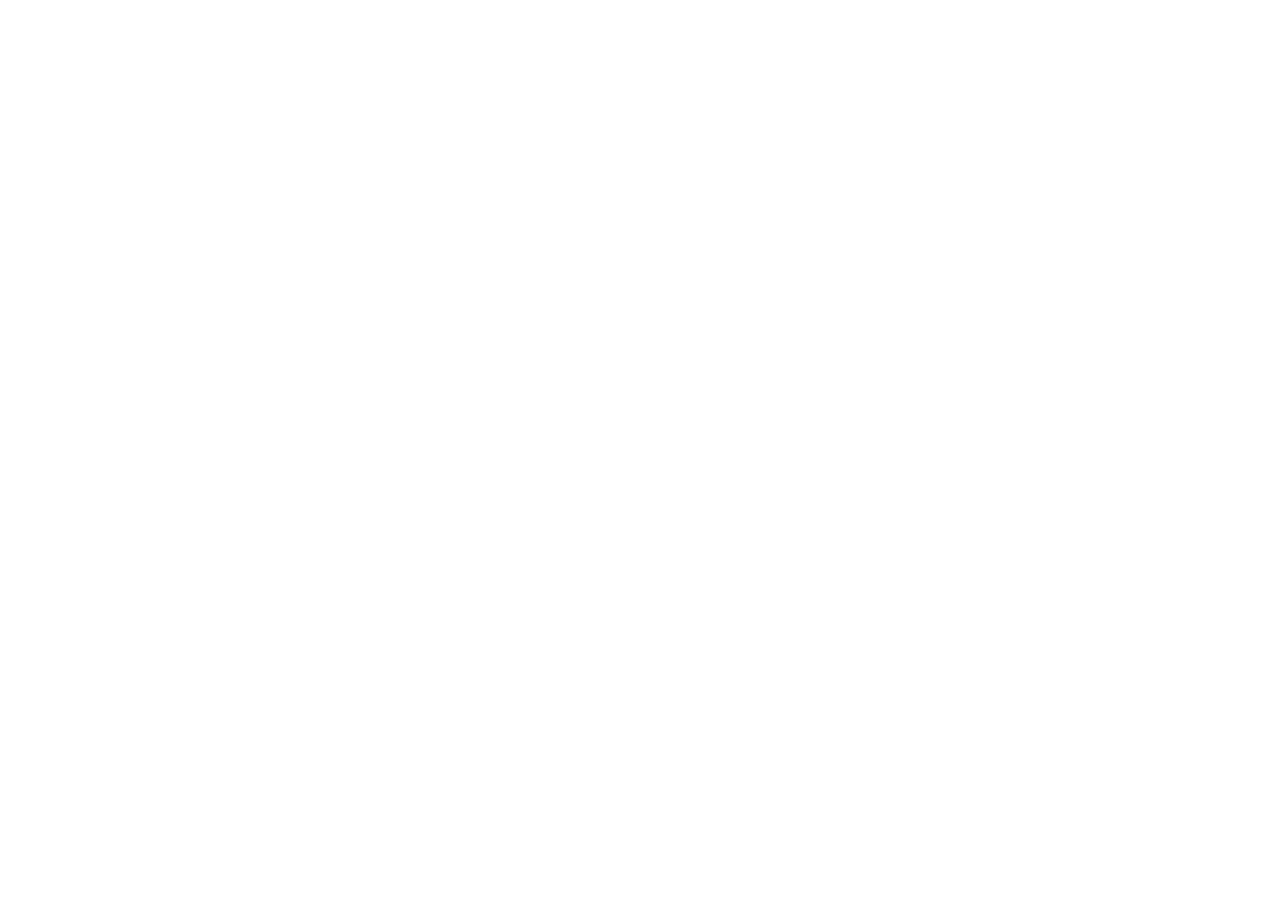
==== html/game.html @ 0efae757 "send to game whith btns" ====
<!DOCTYPE html>
<html lang="en">
<head>
    <meta charset="UTF-8">
    <meta name="viewport" content="width=device-width, initial-scale=1.0">
    <title>ZIPI GAMES</title>
    <link rel="icon" type="image" href="../favicon.png">
</head>
<body>
    
</body>
</html>
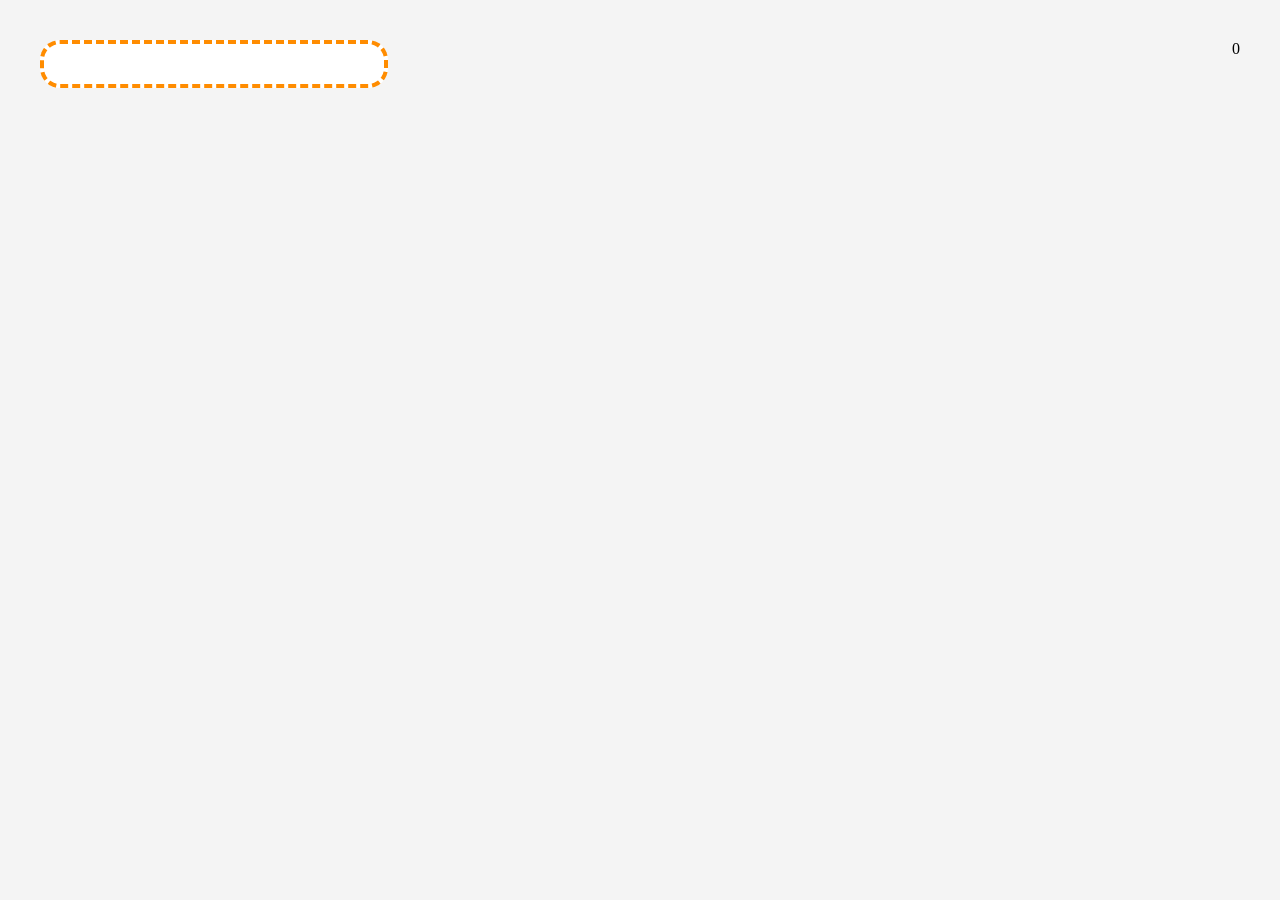
==== commit a42ba67e: "data" ====
--- a/html/game.html
+++ b/html/game.html
@@ -5,8 +5,12 @@
     <meta name="viewport" content="width=device-width, initial-scale=1.0">
     <title>ZIPI GAMES</title>
     <link rel="icon" type="image" href="../favicon.png">
+    <link rel="stylesheet" href="../css/game.css">
+   <script type="module" src="../js/game.js"></script>
 </head>
 <body>
-    
+    <div id="seconds">0</div>
+    <div id="container"></div>
+    <div id="randerImg"></div>
 </body>
 </html>
--- a/css/game.css
+++ b/css/game.css
@@ -0,0 +1,54 @@
+/* סידור כללי של המסך */
+body {
+    display: flex;
+    flex-direction: row-reverse; /* הופך את הסדר: ימין לשמאל */
+    justify-content: space-between; /* יוצר רווח מקסימלי בין שני הצדדים */
+    align-items: flex-start;
+    padding: 40px;
+    background-color: #f4f4f4;
+    margin: 0;
+}
+
+/* הצד של ה-25 תמונות (בימין) */
+#container {
+    display: flex;
+    flex-wrap: wrap;
+    justify-content: flex-end;
+    gap: 15px;
+    width: 70%; /* תופס את רוב הצד הימני */
+}
+
+/* הצד של התמונה המוגרלת (בשמאל) */
+#randerImg {
+    width: 25%; /* תופס את הצד השמאלי */
+    display: flex;
+    flex-direction: column;
+    align-items: center;
+    padding: 20px;
+    border: 4px dashed #ff8c00; /* מסגרת מקוקווקת שונה */
+    border-radius: 20px;
+    background: white;
+}
+
+/* עיצוב התמונות בתוך ה-container (הקטנות) */
+#container img {
+    width: 120px;
+    height: 120px;
+    object-fit: cover;
+    object-position: top;
+    border-radius: 10px;
+    border: 2px solid #ddd;
+}
+
+/* עיצוב התמונה המוגרלת (הגדולה והשונה) */
+#randerImg img {
+    width: 200px; /* בולטת וגדולה! */
+    height: 200px;
+    object-fit: cover;
+    object-position: top;
+    border-radius: 15px;
+    box-shadow: 0 8px 16px rgba(0,0,0,0.2);
+    border: 5px solid #ff4500;
+}
+
+
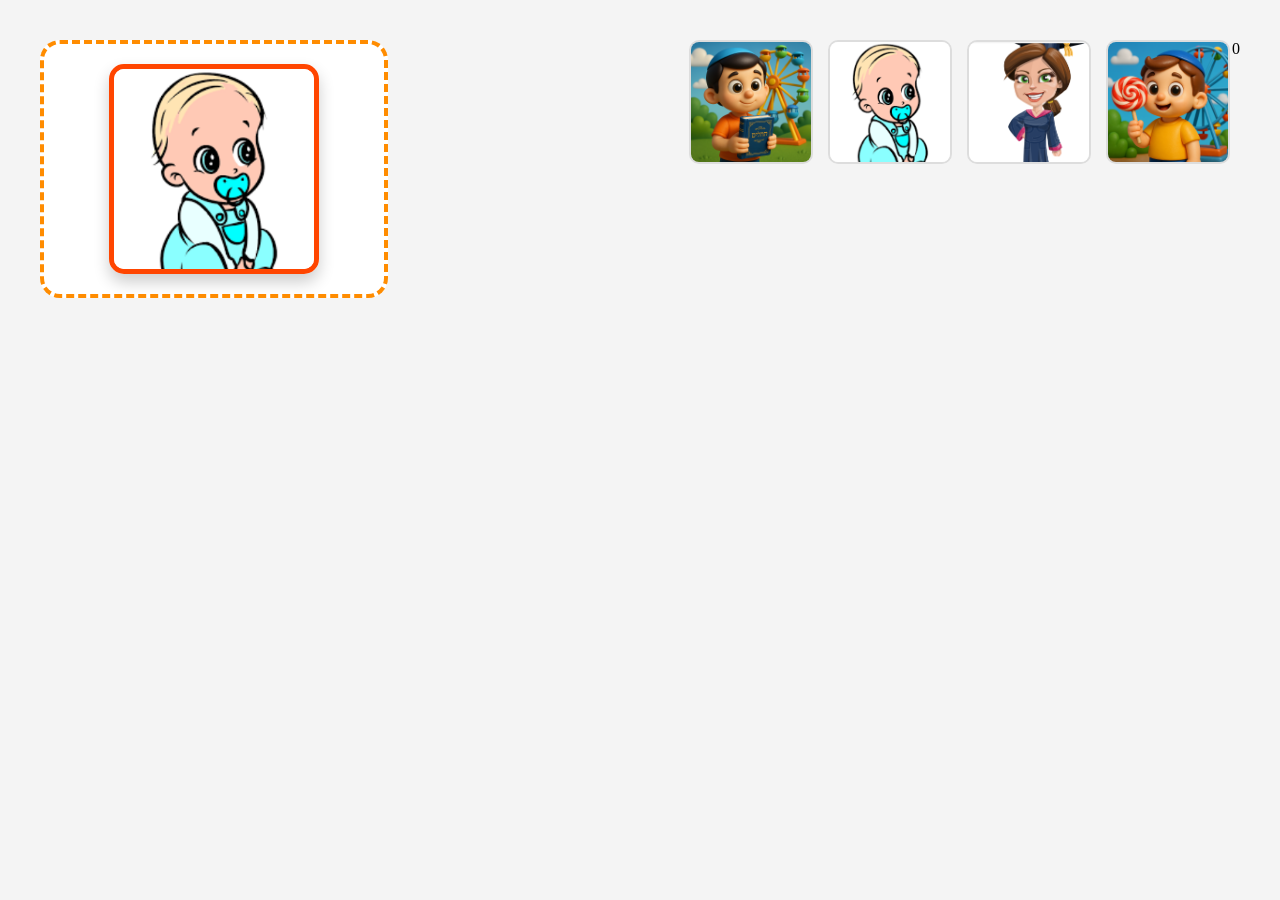
==== commit a65896be: "build selectors and create images" ====
--- a/html/game.html
+++ b/html/game.html
@@ -12,5 +12,16 @@
     <div id="seconds">0</div>
     <div id="container"></div>
     <div id="randerImg"></div>
+
+    <div id="endGameModal" class="modal-overlay">
+        <div class="modal-content">
+            <h2 id="modalTitle">Game Over! ⏱️</h2>
+            
+            <div id="modalTimeText"></div>
+            <div id="revealedPersonContainer"></div>
+
+            <p class="redirect-msg">Moving to highscores soon...</p>
+        </div>
+    </div>
 </body>
 </html>
--- a/css/game.css
+++ b/css/game.css
@@ -52,3 +52,72 @@
 }
 
 
+/* -------------------------------------------------------- */
+
+/* --- תוספת: עיצוב חלונית סיום המשחק (Modal) --- */
+
+/* הרקע המטושטש שמכסה את כל המסך */
+.modal-overlay {
+    display: none; /* חבוי בהתחלה, ה-JS יהפוך ל-flex כשייגמר הזמן */
+    position: fixed;
+    top: 0;
+    left: 0;
+    width: 100%;
+    height: 100%;
+    background: rgba(0, 0, 0, 0.8); /* שחור שקוף עמוק */
+    z-index: 1000; /* דואג שזה יהיה מעל כל התמונות */
+    justify-content: center;
+    align-items: center;
+    backdrop-filter: blur(10px); /* אפקט טשטוש יוקרתי למשחק מאחורה */
+}
+
+/* הקופסה הלבנה המרכזית */
+.modal-content {
+    background: white;
+    padding: 40px;
+    border-radius: 30px;
+    text-align: center;
+    max-width: 450px;
+    width: 90%;
+    border: 8px solid #ff4500; /* מסגרת כתומה בולטת */
+    box-shadow: 0 20px 60px rgba(0,0,0,0.6);
+    animation: bounceIn 0.6s ease; /* אנימציה קטנה כשהוא נפתח */
+}
+
+/* אנימציה נחמדה לכניסה של המודל */
+@keyframes bounceIn {
+    0% { transform: scale(0.3); opacity: 0; }
+    70% { transform: scale(1.05); }
+    100% { transform: scale(1); opacity: 1; }
+}
+
+/* עיצוב התמונה של הדמות שסימי פספסה */
+#revealedPersonContainer img {
+    width: 180px;
+    height: 180px;
+    border-radius: 20px;
+    object-fit: cover;
+    border: 5px solid #333;
+    margin: 20px 0;
+    box-shadow: 0 5px 15px rgba(0,0,0,0.2);
+}
+
+/* עיצוב הכותרת והטקסט בתוך המודל */
+#modalTitle {
+    font-family: 'Arial Black', sans-serif;
+    color: #333;
+    margin-top: 0;
+}
+
+#modalTimeText {
+    font-size: 1.6rem;
+    font-weight: bold;
+    color: #ff4500;
+}
+
+.redirect-msg {
+    font-size: 0.9rem;
+    color: #888;
+    margin-top: 25px;
+    font-style: italic;
+}
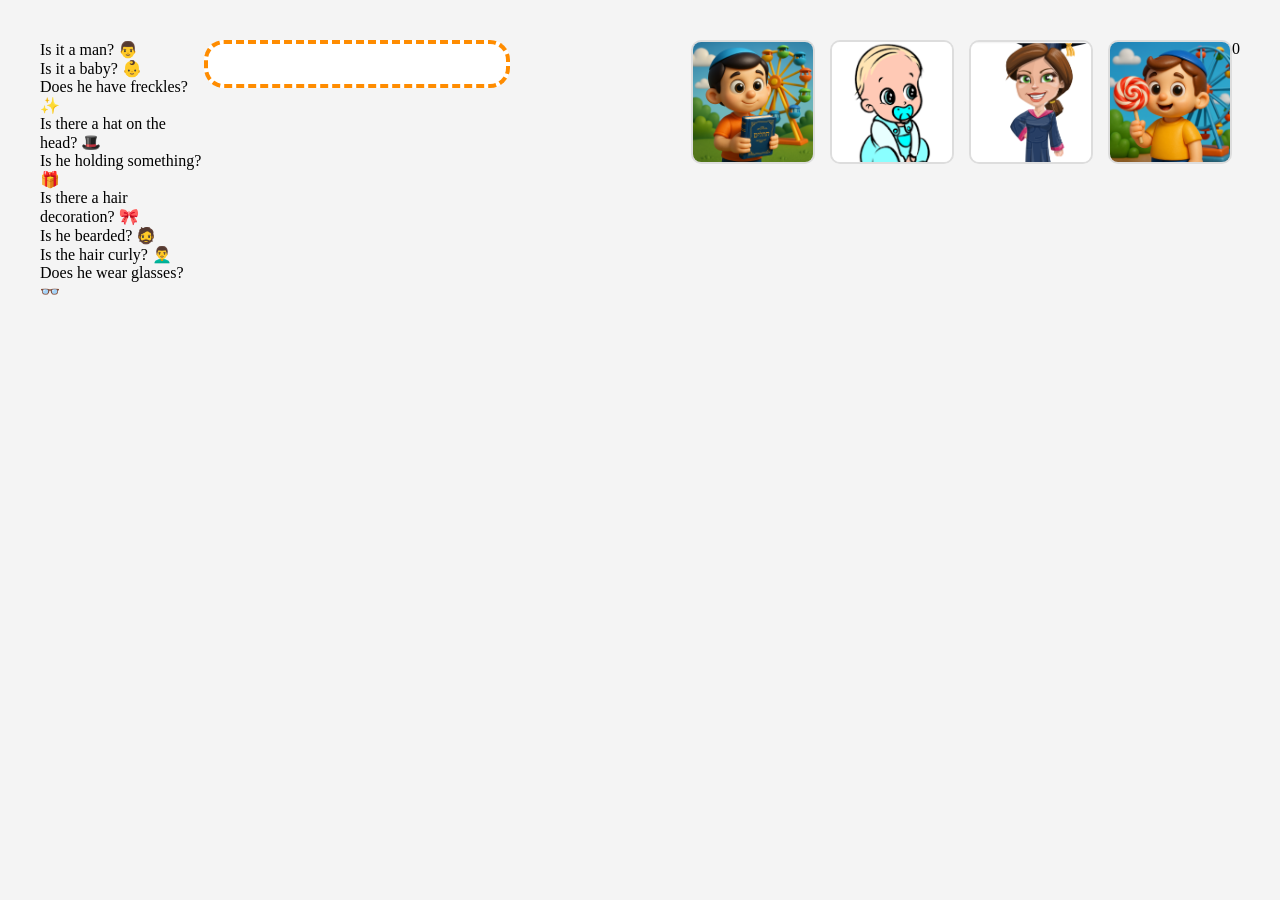
==== commit 9d7b639e: "add func that shows the questions" ====
--- a/html/game.html
+++ b/html/game.html
@@ -23,5 +23,6 @@
             <p class="redirect-msg">Moving to highscores soon...</p>
         </div>
     </div>
+     <div id="questions"></div>
 </body>
 </html>
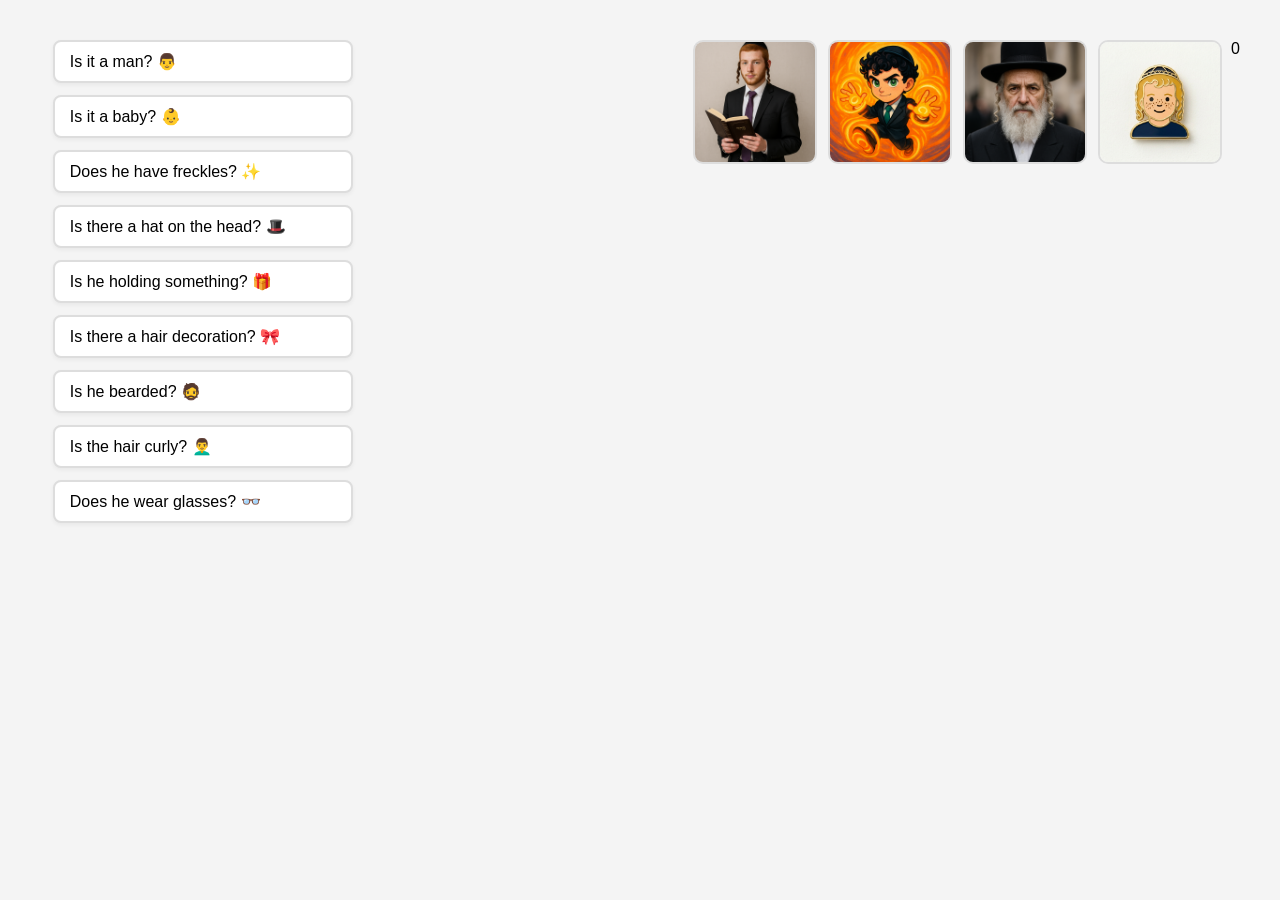
==== commit babef78c: "addEventListner on click of character" ====
--- a/html/game.html
+++ b/html/game.html
@@ -24,5 +24,8 @@
         </div>
     </div>
      <div id="questions"></div>
+     <div id="nameOfSpesific">
+        <h2 id="nameOfSpesificTitle"></h2>
+     </div>
 </body>
 </html>
--- a/css/game.css
+++ b/css/game.css
@@ -1,123 +1,138 @@
-/* סידור כללי של המסך */
+/* --- הגדרות בסיסיות --- */
 body {
     display: flex;
-    flex-direction: row-reverse; /* הופך את הסדר: ימין לשמאל */
-    justify-content: space-between; /* יוצר רווח מקסימלי בין שני הצדדים */
+    flex-direction: row-reverse; 
+    justify-content: space-between; 
     align-items: flex-start;
     padding: 40px;
     background-color: #f4f4f4;
     margin: 0;
+    font-family: sans-serif;
 }
 
-/* הצד של ה-25 תמונות (בימין) */
+/* --- אזור התמונות (ימין) --- */
 #container {
     display: flex;
     flex-wrap: wrap;
     justify-content: flex-end;
     gap: 15px;
-    width: 70%; /* תופס את רוב הצד הימני */
+    width: 70%; 
 }
 
-/* הצד של התמונה המוגרלת (בשמאל) */
-#randerImg {
-    width: 25%; /* תופס את הצד השמאלי */
-    display: flex;
-    flex-direction: column;
-    align-items: center;
-    padding: 20px;
-    border: 4px dashed #ff8c00; /* מסגרת מקוקווקת שונה */
-    border-radius: 20px;
-    background: white;
+/* הבית של כל תמונה - העוגן של האיקס */
+.person-box {
+    position: relative; 
+    width: 120px;
+    height: 120px;
 }
 
-/* עיצוב התמונות בתוך ה-container (הקטנות) */
-#container img {
-    width: 120px;
-    height: 120px;
+.person-img {
+    width: 100%;
+    height: 100%;
     object-fit: cover;
     object-position: top;
     border-radius: 10px;
     border: 2px solid #ddd;
-}
-
-/* עיצוב התמונה המוגרלת (הגדולה והשונה) */
-#randerImg img {
-    width: 200px; /* בולטת וגדולה! */
-    height: 200px;
-    object-fit: cover;
-    object-position: top;
-    border-radius: 15px;
-    box-shadow: 0 8px 16px rgba(0,0,0,0.2);
-    border: 5px solid #ff4500;
+    display: block;
 }
 
 
-/* -------------------------------------------------------- */
+/* --- האיקס של ננו בננה (חזק, בולט ואדום!) --- */
+.x-overlay {
+    position: absolute; /* צף מעל */
+    top: -10%; 
+    left: -10%;
+    width: 120%; /* גדול יותר מהתמונה בשביל הבולטות */
+    height: 120%;
+    
+    z-index: 10;
+    pointer-events: none; /* שלא יפריע ללחיצות */
+    
+    /* ---------------------------------------------------- */
+    /* ביטלנו את ה-drop-shadow שהוסיף את המסגרת המכוערת! */
+    filter: saturate(3) contrast(1.5); /* עכשיו אנחנו משתמשים רק בצבע וניגודיות חזקים */
+    /* ---------------------------------------------------- */
+    
+    /* מוודא שהאיקס יהיה אדום חזק ואטום (אבל הרקע שקוף לגמרי) */
+    opacity: 1; 
+    
+    /* שומר על ה"קסם" שמעלים את המשבצות המעצבנות מהקובץ */
+    mix-blend-mode: multiply; 
+    
+    /* אבטחה כפולה: מוודא שהדפדפן לא מוסיף שום רקע או צל אחר */
+    background: transparent !important;
+    box-shadow: none !important;
+    border: none !important;
+}
 
-/* --- תוספת: עיצוב חלונית סיום המשחק (Modal) --- */
 
-/* הרקע המטושטש שמכסה את כל המסך */
+
+
+
+
+
+/* מוודא שהדמות מאחורה לא דוהה ולא משתנה */
+.eliminated {
+    opacity: 1 !important;
+    filter: none !important;
+}
+
+/* --- אזור השאלות (שמאל) --- */
+#questions {
+    width: 25%; 
+    display: flex;
+    flex-direction: column;
+    gap: 12px;
+}
+
+.question-item {
+    background-color: #ffffff;
+    border: 2px solid #ddd;
+    border-radius: 8px;
+    padding: 10px 15px;
+    cursor: pointer;
+    transition: all 0.3s ease;
+    box-shadow: 0 2px 4px rgba(0,0,0,0.05);
+}
+
+.question-item:hover {
+    background-color: #f0f0f0;
+    transform: translateX(-5px);
+}
+
+.question-asked {
+    background-color: #ffcccc !important;
+    color: #888;
+    pointer-events: none;
+    text-decoration: line-through;
+}
+
+/* --- מודל סיום משחק --- */
 .modal-overlay {
-    display: none; /* חבוי בהתחלה, ה-JS יהפוך ל-flex כשייגמר הזמן */
+    display: none;
     position: fixed;
-    top: 0;
-    left: 0;
-    width: 100%;
-    height: 100%;
-    background: rgba(0, 0, 0, 0.8); /* שחור שקוף עמוק */
-    z-index: 1000; /* דואג שזה יהיה מעל כל התמונות */
+    top: 0; left: 0; width: 100vw; height: 100vh;
+    background: rgba(0, 0, 0, 0.85);
+    z-index: 9999;
     justify-content: center;
     align-items: center;
-    backdrop-filter: blur(10px); /* אפקט טשטוש יוקרתי למשחק מאחורה */
+    backdrop-filter: blur(8px);
 }
 
-/* הקופסה הלבנה המרכזית */
 .modal-content {
     background: white;
-    padding: 40px;
-    border-radius: 30px;
+    padding: 30px;
+    border-radius: 20px;
     text-align: center;
-    max-width: 450px;
-    width: 90%;
-    border: 8px solid #ff4500; /* מסגרת כתומה בולטת */
-    box-shadow: 0 20px 60px rgba(0,0,0,0.6);
-    animation: bounceIn 0.6s ease; /* אנימציה קטנה כשהוא נפתח */
+    max-width: 400px;
+    border: 6px solid #ff4500;
 }
 
-/* אנימציה נחמדה לכניסה של המודל */
-@keyframes bounceIn {
-    0% { transform: scale(0.3); opacity: 0; }
-    70% { transform: scale(1.05); }
-    100% { transform: scale(1); opacity: 1; }
-}
-
-/* עיצוב התמונה של הדמות שסימי פספסה */
+/* הגבלת התמונה במודל הסיום */
 #revealedPersonContainer img {
-    width: 180px;
-    height: 180px;
-    border-radius: 20px;
+    width: 150px !important;
+    height: 150px !important;
+    border-radius: 15px;
     object-fit: cover;
-    border: 5px solid #333;
-    margin: 20px 0;
-    box-shadow: 0 5px 15px rgba(0,0,0,0.2);
-}
-
-/* עיצוב הכותרת והטקסט בתוך המודל */
-#modalTitle {
-    font-family: 'Arial Black', sans-serif;
-    color: #333;
-    margin-top: 0;
-}
-
-#modalTimeText {
-    font-size: 1.6rem;
-    font-weight: bold;
-    color: #ff4500;
-}
-
-.redirect-msg {
-    font-size: 0.9rem;
-    color: #888;
-    margin-top: 25px;
-    font-style: italic;
+    margin: 15px 0;
 }
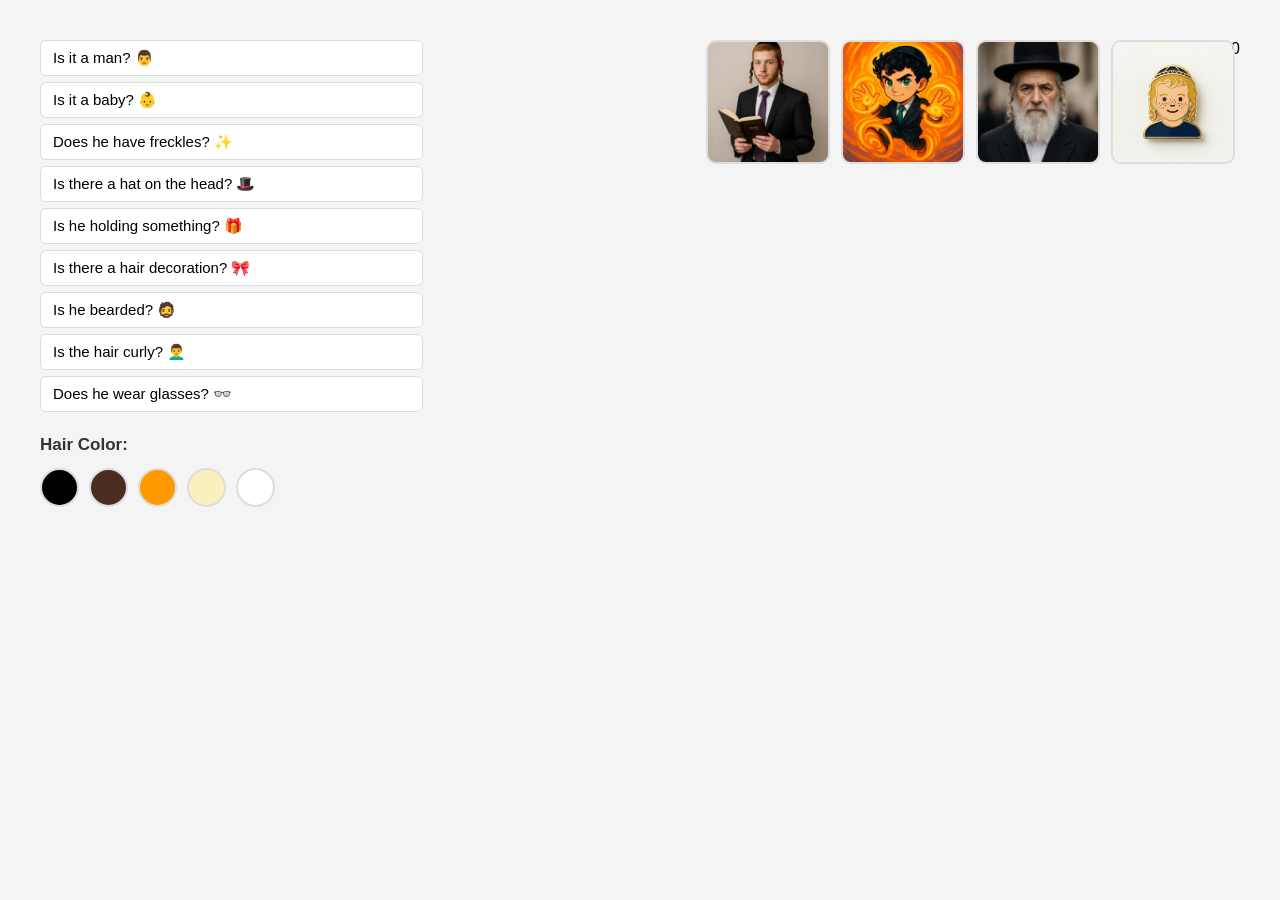
==== commit 9ac8374b: "send to siim and add func that get it" ====
--- a/html/game.html
+++ b/html/game.html
@@ -23,7 +23,13 @@
             <p class="redirect-msg">Moving to highscores soon...</p>
         </div>
     </div>
+
+    <div id="side-menu">
      <div id="questions"></div>
+<h3 class="hair-title">Hair Color:</h3>
+<div id="hair-colors-container"></div>
+</div>
+
      <div id="nameOfSpesific">
         <h2 id="nameOfSpesificTitle"></h2>
      </div>
--- a/css/game.css
+++ b/css/game.css
@@ -65,39 +65,39 @@
     border: none !important;
 }
 
-
-
-
-
-
-
 /* מוודא שהדמות מאחורה לא דוהה ולא משתנה */
 .eliminated {
     opacity: 1 !important;
     filter: none !important;
 }
 
-/* --- אזור השאלות (שמאל) --- */
+/* --- אזור השאלות והצבעים (שמאל) --- */
+#side-menu {
+    width: 30%;            /* הרחבנו כדי שהטקסט לא יישבר */
+    display: flex;
+    flex-direction: column; 
+    gap: 8px;              /* צמצום רווחים למניעת גלילה */
+}
+
 #questions {
-    width: 25%; 
     display: flex;
     flex-direction: column;
-    gap: 12px;
+    gap: 6px;              
 }
 
 .question-item {
+    width: 100%;
     background-color: #ffffff;
-    border: 2px solid #ddd;
-    border-radius: 8px;
-    padding: 10px 15px;
+    border: 1px solid #ddd;
+    border-radius: 6px;
+    padding: 8px 12px;     /* כפתור נמוך יותר */
     cursor: pointer;
-    transition: all 0.3s ease;
-    box-shadow: 0 2px 4px rgba(0,0,0,0.05);
+    font-size: 15px;       
+    white-space: nowrap;   /* טקסט בשורה אחת בלבד */
 }
 
 .question-item:hover {
     background-color: #f0f0f0;
-    transform: translateX(-5px);
 }
 
 .question-asked {
@@ -105,6 +105,29 @@
     color: #888;
     pointer-events: none;
     text-decoration: line-through;
+}
+
+.hair-title {
+    margin-top: 15px;      
+    margin-bottom: 5px;
+    font-size: 17px;
+    font-weight: bold;
+    color: #333;
+}
+
+#hair-colors-container {
+    display: flex;
+    flex-direction: row; 
+    flex-wrap: wrap;
+    gap: 10px;
+}
+
+.color-circle-item {
+    width: 35px;
+    height: 35px;
+    border-radius: 50%;
+    border: 2px solid #ddd;
+    cursor: pointer;
 }
 
 /* --- מודל סיום משחק --- */
@@ -128,7 +151,6 @@
     border: 6px solid #ff4500;
 }
 
-/* הגבלת התמונה במודל הסיום */
 #revealedPersonContainer img {
     width: 150px !important;
     height: 150px !important;
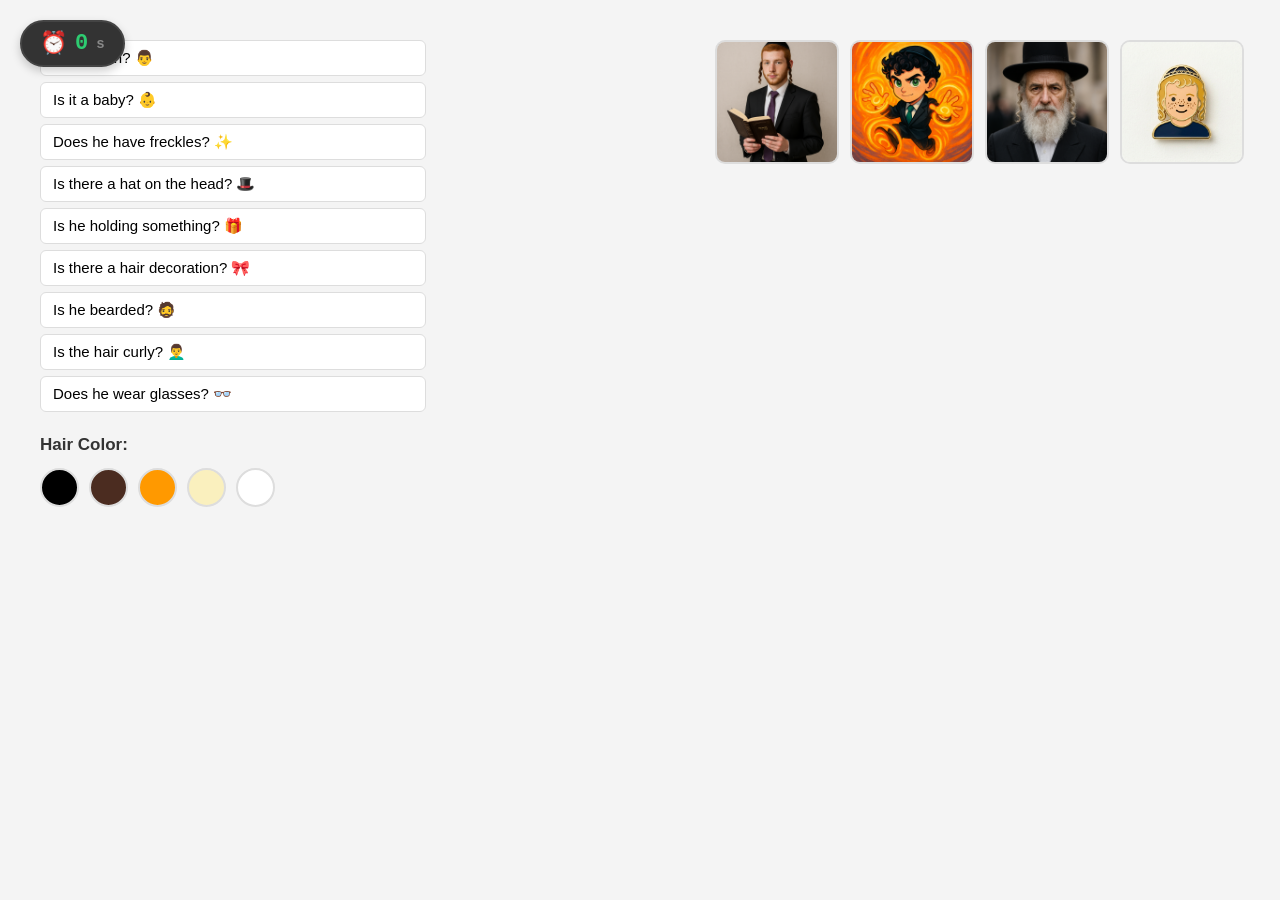
==== commit 37d88f74: "update the timer" ====
--- a/html/game.html
+++ b/html/game.html
@@ -9,7 +9,13 @@
    <script type="module" src="../js/game.js"></script>
 </head>
 <body>
-    <div id="seconds">0</div>
+    <!-- <div id="seconds">0</div> -->
+     <div id="timer-container">
+    <span class="timer-icon">⏰</span>
+    <span id="seconds">0</span>
+    <span class="unit">s</span>
+      </div>
+ 
     <div id="container"></div>
     <div id="randerImg"></div>
 
--- a/css/game.css
+++ b/css/game.css
@@ -157,4 +157,44 @@
     border-radius: 15px;
     object-fit: cover;
     margin: 15px 0;
+}
+
+
+/* --- העיצוב של הטיימר-- */
+/* עיצוב הקפסולה של השעון */
+#timer-container {
+    background-color: #333;
+    color: #2ecc71; /* ירוק בהתחלה */
+    padding: 8px 18px;
+    border-radius: 30px;
+    display: inline-flex;
+    align-items: center;
+    gap: 8px;
+    font-family: 'Courier New', monospace;
+    font-size: 22px;
+    font-weight: bold;
+    box-shadow: 0 4px 10px rgba(0,0,0,0.2);
+    border: 2px solid #444;
+    transition: all 0.3s ease; /* מעבר חלק בין צבעים */
+    position: fixed; /* מקבע אותו למקום מסוים אם תרצי */
+    top: 20px;
+    left: 20px;
+}
+
+.unit {
+    font-size: 14px;
+    color: #888;
+}
+
+/* האנימציה שתופעל כשהזמן עומד להיגמר */
+@keyframes pulse {
+    0% { transform: scale(1); }
+    50% { transform: scale(1.1); }
+    100% { transform: scale(1); }
+}
+
+.danger-zone {
+    animation: pulse 0.5s infinite;
+    color: #e74c3c !important; /* הופך לאדום */
+    border-color: #e74c3c !important;
 }
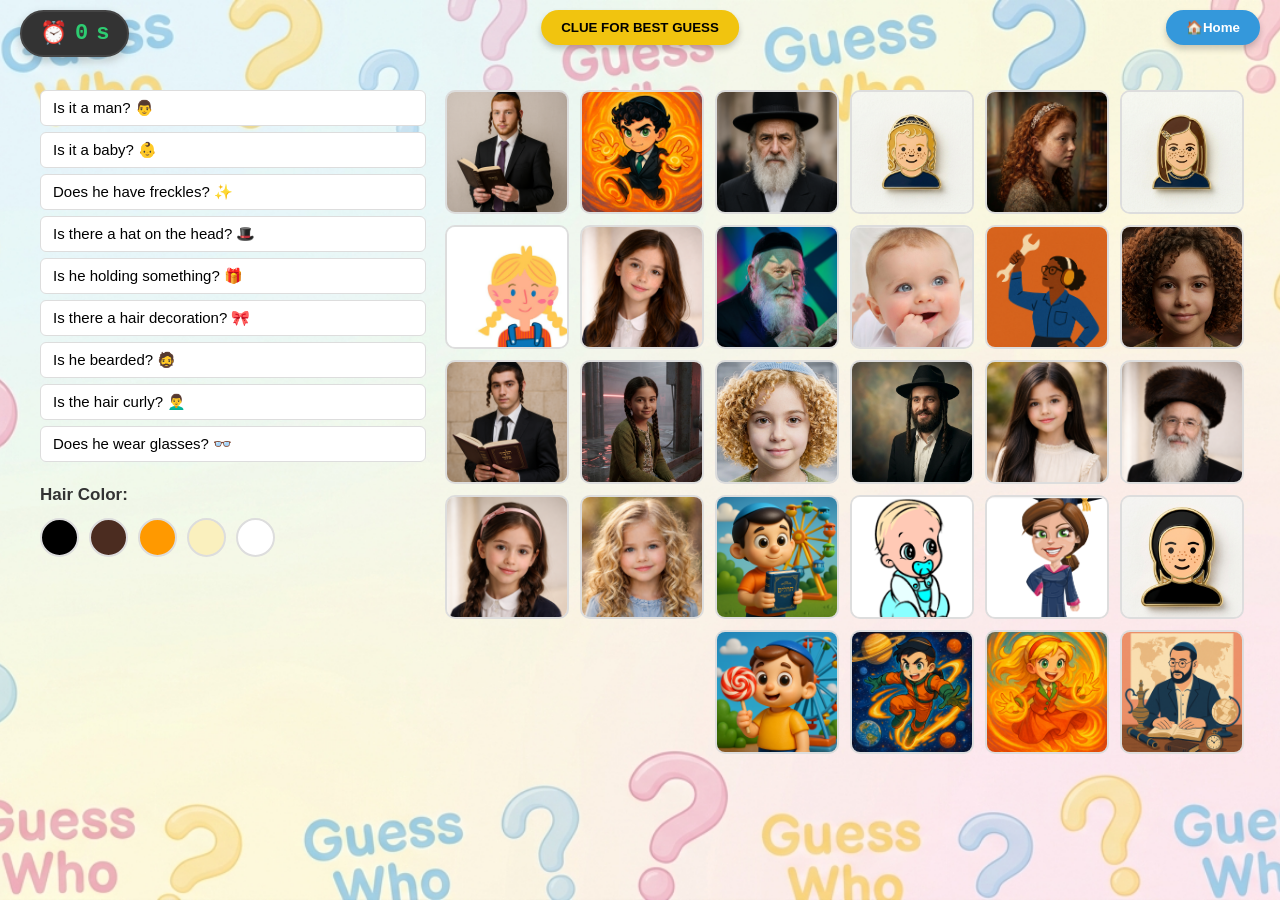
==== commit e3e1152c: "add mousekey" ====
--- a/html/game.html
+++ b/html/game.html
@@ -3,12 +3,18 @@
 <head>
     <meta charset="UTF-8">
     <meta name="viewport" content="width=device-width, initial-scale=1.0">
-    <title>ZIPI GAMES</title>
+    <title>Guess Who</title>
     <link rel="icon" type="image" href="../favicon.png">
     <link rel="stylesheet" href="../css/game.css">
    <script type="module" src="../js/game.js"></script>
 </head>
 <body>
+   
+   <a href="../index.html">
+    <button id="backButton">🏠Home</button>
+    </a>
+
+
     <!-- <div id="seconds">0</div> -->
      <div id="timer-container">
     <span class="timer-icon">⏰</span>
@@ -39,5 +45,9 @@
      <div id="nameOfSpesific">
         <h2 id="nameOfSpesificTitle"></h2>
      </div>
+
+
+     <button id="clueButton">CLUE FOR BEST GUESS</button>
+     <div id="hint-modal"> <span id="hint-text"></span> </div>
 </body>
 </html>
--- a/css/game.css
+++ b/css/game.css
@@ -4,10 +4,14 @@
     flex-direction: row-reverse; 
     justify-content: space-between; 
     align-items: flex-start;
-    padding: 40px;
-    background-color: #f4f4f4;
+    padding: 20px 40px;
     margin: 0;
     font-family: sans-serif;
+    background-image: url('../img/background.png'); /* כאן תכתבי את שם הקובץ המדויק שלך */
+    background-size: cover;        /* גורם לתמונה להתפרס על כל המסך */
+    background-position: center;   /* ממרכז את התמונה */
+    background-attachment: fixed;  /* גורם לרקע לא לזוז כשגוללים (חשוב מאוד!) */
+    background-repeat: no-repeat;  /* מונע מהתמונה לשכפל את עצמה */
 }
 
 /* --- אזור התמונות (ימין) --- */
@@ -17,9 +21,9 @@
     justify-content: flex-end;
     gap: 15px;
     width: 70%; 
-}
-
-/* הבית של כל תמונה - העוגן של האיקס */
+    margin-top: 70px; /* הוספתי קצת רווח מהכפתורים למעלה */
+}
+
 .person-box {
     position: relative; 
     width: 120px;
@@ -36,36 +40,22 @@
     display: block;
 }
 
-
-/* --- האיקס של ננו בננה (חזק, בולט ואדום!) --- */
+/* --- האיקס המקורי (חזק ובולט!) --- */
 .x-overlay {
-    position: absolute; /* צף מעל */
+    position: absolute; 
     top: -10%; 
     left: -10%;
-    width: 120%; /* גדול יותר מהתמונה בשביל הבולטות */
+    width: 120%; 
     height: 120%;
-    
     z-index: 10;
-    pointer-events: none; /* שלא יפריע ללחיצות */
-    
-    /* ---------------------------------------------------- */
-    /* ביטלנו את ה-drop-shadow שהוסיף את המסגרת המכוערת! */
-    filter: saturate(3) contrast(1.5); /* עכשיו אנחנו משתמשים רק בצבע וניגודיות חזקים */
-    /* ---------------------------------------------------- */
-    
-    /* מוודא שהאיקס יהיה אדום חזק ואטום (אבל הרקע שקוף לגמרי) */
-    opacity: 1; 
-    
-    /* שומר על ה"קסם" שמעלים את המשבצות המעצבנות מהקובץ */
+    pointer-events: none; 
+    filter: saturate(3) contrast(1.5); 
     mix-blend-mode: multiply; 
-    
-    /* אבטחה כפולה: מוודא שהדפדפן לא מוסיף שום רקע או צל אחר */
     background: transparent !important;
     box-shadow: none !important;
     border: none !important;
 }
 
-/* מוודא שהדמות מאחורה לא דוהה ולא משתנה */
 .eliminated {
     opacity: 1 !important;
     filter: none !important;
@@ -73,10 +63,11 @@
 
 /* --- אזור השאלות והצבעים (שמאל) --- */
 #side-menu {
-    width: 30%;            /* הרחבנו כדי שהטקסט לא יישבר */
+    width: 30%;
     display: flex;
     flex-direction: column; 
-    gap: 8px;              /* צמצום רווחים למניעת גלילה */
+    gap: 8px;
+    margin-top: 70px; 
 }
 
 #questions {
@@ -90,14 +81,10 @@
     background-color: #ffffff;
     border: 1px solid #ddd;
     border-radius: 6px;
-    padding: 8px 12px;     /* כפתור נמוך יותר */
+    padding: 8px 12px;
     cursor: pointer;
     font-size: 15px;       
-    white-space: nowrap;   /* טקסט בשורה אחת בלבד */
-}
-
-.question-item:hover {
-    background-color: #f0f0f0;
+    white-space: nowrap;
 }
 
 .question-asked {
@@ -107,6 +94,7 @@
     text-decoration: line-through;
 }
 
+/* --- עיצוב צבעי השיער --- */
 .hair-title {
     margin-top: 15px;      
     margin-bottom: 5px;
@@ -128,6 +116,11 @@
     border-radius: 50%;
     border: 2px solid #ddd;
     cursor: pointer;
+    transition: transform 0.2s;
+}
+
+.color-circle-item:hover {
+    transform: scale(1.1);
 }
 
 /* --- מודל סיום משחק --- */
@@ -159,12 +152,10 @@
     margin: 15px 0;
 }
 
-
-/* --- העיצוב של הטיימר-- */
-/* עיצוב הקפסולה של השעון */
+/* --- העיצוב של הטיימר (צד שמאל) --- */
 #timer-container {
     background-color: #333;
-    color: #2ecc71; /* ירוק בהתחלה */
+    color: #2ecc71;
     padding: 8px 18px;
     border-radius: 30px;
     display: inline-flex;
@@ -175,26 +166,74 @@
     font-weight: bold;
     box-shadow: 0 4px 10px rgba(0,0,0,0.2);
     border: 2px solid #444;
-    transition: all 0.3s ease; /* מעבר חלק בין צבעים */
-    position: fixed; /* מקבע אותו למקום מסוים אם תרצי */
-    top: 20px;
+    position: fixed; 
+    top: 10px; 
     left: 20px;
-}
-
-.unit {
-    font-size: 14px;
-    color: #888;
-}
-
-/* האנימציה שתופעל כשהזמן עומד להיגמר */
+    z-index: 1000;
+}
+
+/* --- כפתור חזרה לדף הבית (צד ימין) --- */
+#backButton {
+    position: fixed;
+    top: 10px; 
+    right: 20px; /* שינוי: עבר לצד ימין */
+    background: #3498db;
+    color: white;
+    border: none;
+    padding: 10px 20px;
+    border-radius: 50px;
+    font-weight: bold;
+    cursor: pointer;
+    z-index: 9999;
+    box-shadow: 0 4px 6px rgba(0,0,0,0.2);
+}
+
+/* --- כפתור הרמז (מרכז) --- */
+#clueButton {
+    position: fixed;
+    top: 10px; 
+    left: 50%;
+    transform: translateX(-50%); /* שינוי: ממרכז את הכפתור */
+    background: #f1c40f;
+    border: none;
+    padding: 10px 20px;
+    border-radius: 50px;
+    font-weight: bold;
+    cursor: pointer;
+    z-index: 9999;
+    box-shadow: 0 4px 6px rgba(0,0,0,0.2);
+}
+
+/* --- מודול הרמז --- */
+#hint-modal {
+    display: none;
+    position: fixed;
+    top: 50%;
+    left: 50%;
+    transform: translate(-50%, -50%);
+    background: white;
+    padding: 30px;
+    border-radius: 15px;
+    border: 5px solid #f1c40f;
+    z-index: 10000;
+    text-align: center;
+    box-shadow: 0 0 30px rgba(0,0,0,0.5);
+    font-size: 1.2rem;
+    font-weight: bold;
+}
+
+#hint-modal.show-hint {
+    display: block !important;
+}
+
+.danger-zone {
+    animation: pulse 0.5s infinite;
+    color: #e74c3c !important;
+    border-color: #e74c3c !important;
+}
+
 @keyframes pulse {
     0% { transform: scale(1); }
     50% { transform: scale(1.1); }
     100% { transform: scale(1); }
-}
-
-.danger-zone {
-    animation: pulse 0.5s infinite;
-    color: #e74c3c !important; /* הופך לאדום */
-    border-color: #e74c3c !important;
 }
